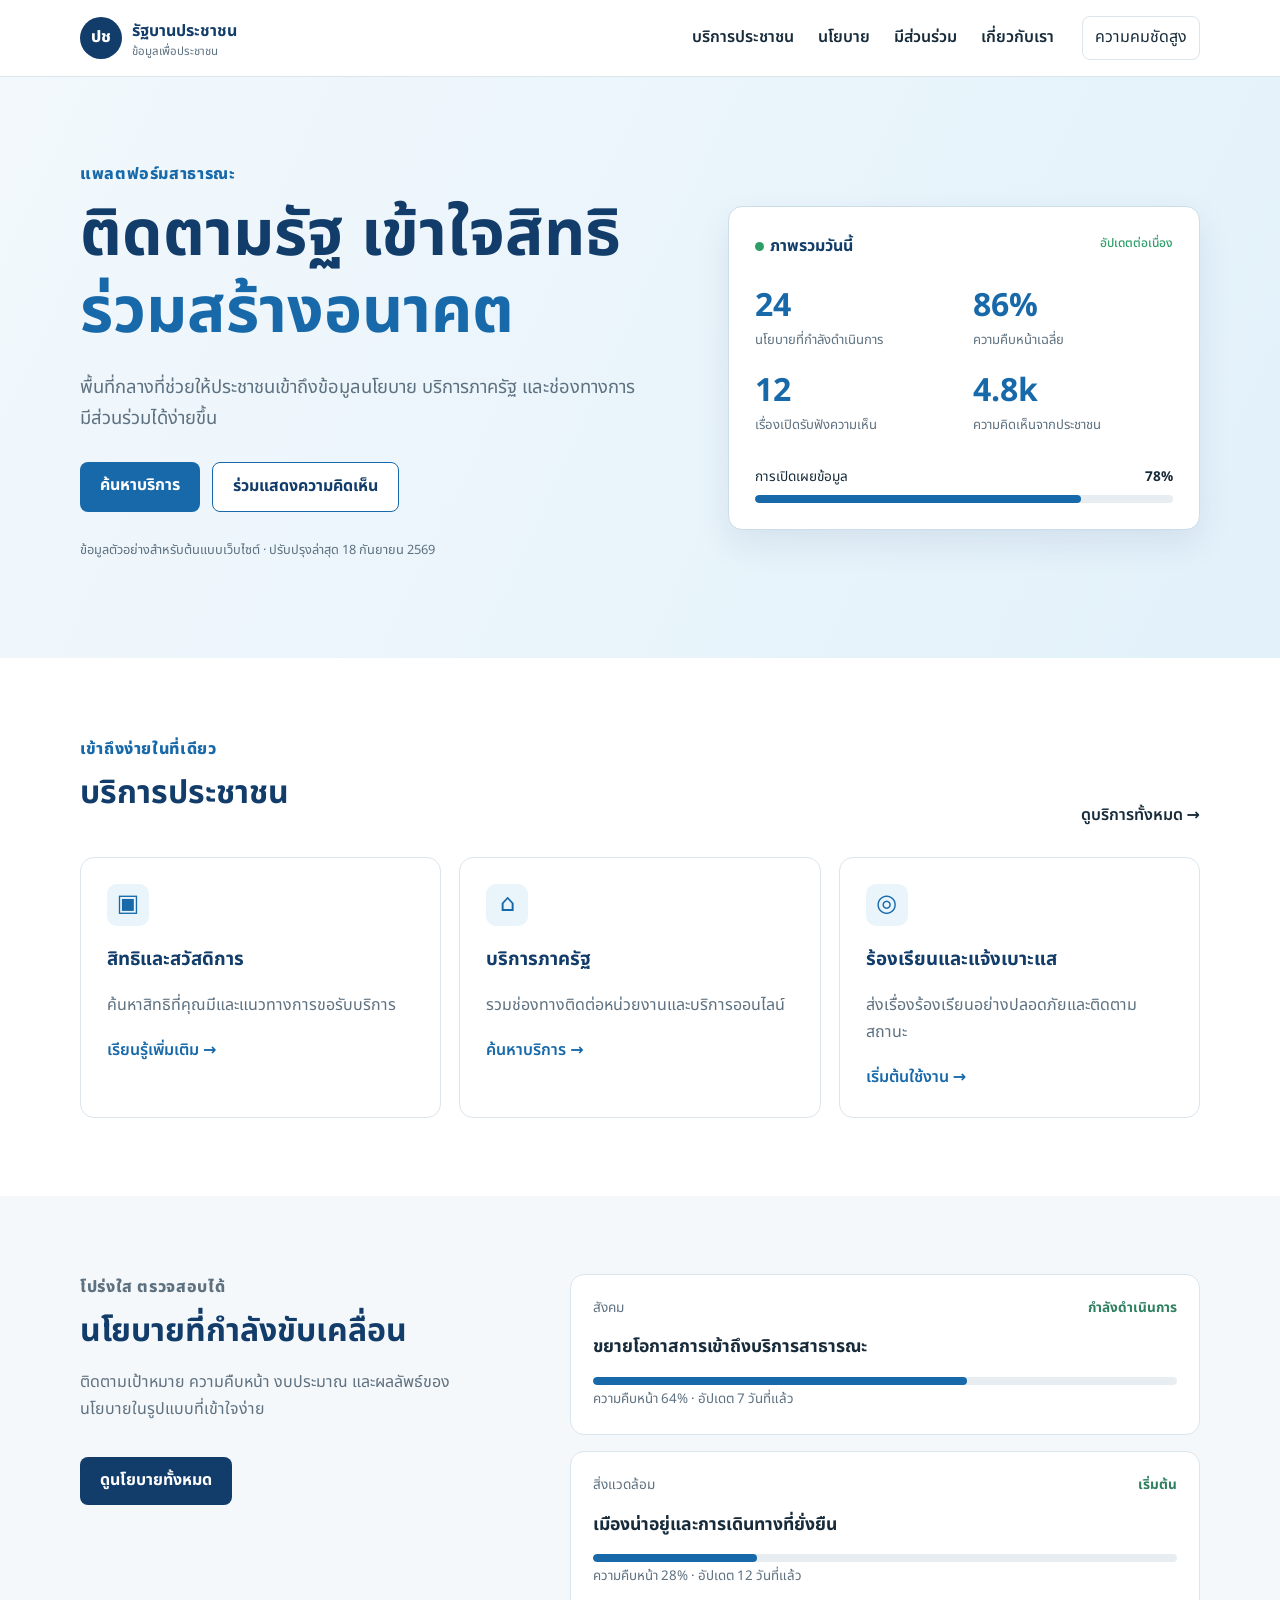
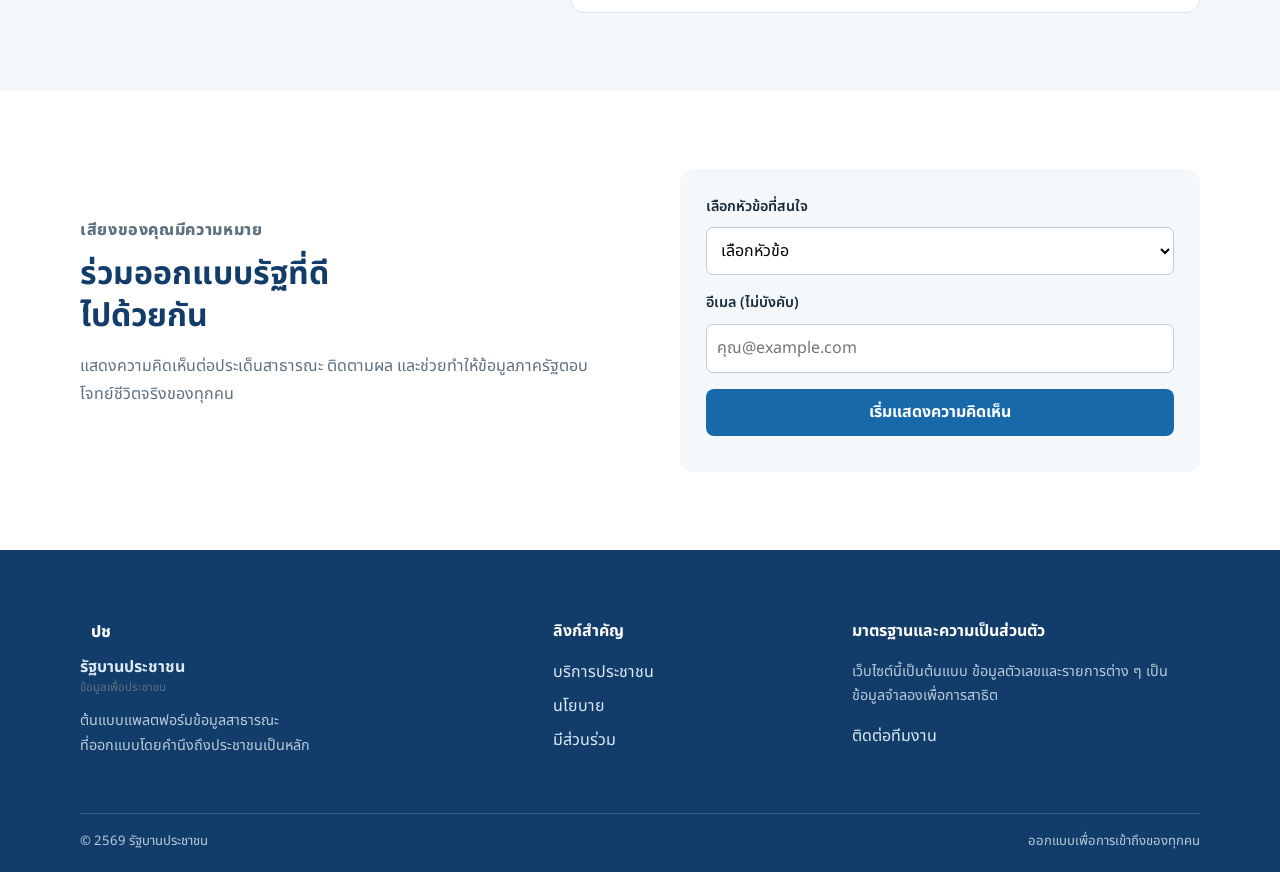
==== index.html @ 4f98b324 "Build an accessible responsive Thai public information portal prototype" ====
<!doctype html>
<html lang="th">
<head>
  <meta charset="utf-8">
  <meta name="viewport" content="width=device-width, initial-scale=1">
  <meta name="description" content="รัฐบานประชาชน พื้นที่ข้อมูลสาธารณะสำหรับติดตามนโยบาย บริการ และการมีส่วนร่วมของประชาชน">
  <meta name="theme-color" content="#123c69">
  <title>รัฐบานประชาชน | ข้อมูลเพื่อประชาชน</title>
  <link rel="preconnect" href="https://fonts.googleapis.com">
  <link rel="preconnect" href="https://fonts.gstatic.com" crossorigin>
  <link href="https://fonts.googleapis.com/css2?family=Noto+Sans+Thai:wght@400;500;600;700;800&display=swap" rel="stylesheet">
  <link rel="stylesheet" href="styles.css">
</head>
<body>
  <a class="skip-link" href="#main-content">ข้ามไปยังเนื้อหาหลัก</a>
  <header class="site-header">
    <div class="container header-inner">
      <a class="brand" href="index.html" aria-label="รัฐบานประชาชน หน้าหลัก">
        <span class="brand-mark" aria-hidden="true">ปช</span>
        <span><strong>รัฐบานประชาชน</strong><small>ข้อมูลเพื่อประชาชน</small></span>
      </a>
      <button class="menu-toggle" type="button" aria-expanded="false" aria-controls="primary-nav">เมนู</button>
      <nav id="primary-nav" class="primary-nav" aria-label="เมนูหลัก">
        <a href="#services">บริการประชาชน</a>
        <a href="#policies">นโยบาย</a>
        <a href="#participate">มีส่วนร่วม</a>
        <a href="#about">เกี่ยวกับเรา</a>
      </nav>
      <button class="contrast-toggle" type="button" aria-pressed="false">ความคมชัดสูง</button>
    </div>
  </header>

  <main id="main-content">
    <section class="hero">
      <div class="container hero-grid">
        <div>
          <p class="eyebrow">แพลตฟอร์มสาธารณะ</p>
          <h1>ติดตามรัฐ เข้าใจสิทธิ<br><span>ร่วมสร้างอนาคต</span></h1>
          <p class="hero-copy">พื้นที่กลางที่ช่วยให้ประชาชนเข้าถึงข้อมูลนโยบาย บริการภาครัฐ และช่องทางการมีส่วนร่วมได้ง่ายขึ้น</p>
          <div class="hero-actions">
            <a class="button button-primary" href="#services">ค้นหาบริการ</a>
            <a class="button button-secondary" href="#participate">ร่วมแสดงความคิดเห็น</a>
          </div>
          <p class="last-updated">ข้อมูลตัวอย่างสำหรับต้นแบบเว็บไซต์ · ปรับปรุงล่าสุด 18 กันยายน 2569</p>
        </div>
        <div class="hero-card" aria-label="ภาพรวมข้อมูลตัวอย่าง">
          <div class="card-heading"><span class="status-dot"></span>ภาพรวมวันนี้ <span class="live-label">อัปเดตต่อเนื่อง</span></div>
          <div class="metric-grid">
            <div><strong>24</strong><span>นโยบายที่กำลังดำเนินการ</span></div>
            <div><strong>86%</strong><span>ความคืบหน้าเฉลี่ย</span></div>
            <div><strong>12</strong><span>เรื่องเปิดรับฟังความเห็น</span></div>
            <div><strong>4.8k</strong><span>ความคิดเห็นจากประชาชน</span></div>
          </div>
          <div class="progress-row"><span>การเปิดเผยข้อมูล</span><strong>78%</strong></div>
          <div class="progress"><span style="width:78%"></span></div>
        </div>
      </div>
    </section>

    <section class="section" id="services">
      <div class="container">
        <div class="section-heading"><div><p class="eyebrow">เข้าถึงง่ายในที่เดียว</p><h2>บริการประชาชน</h2></div><a class="text-link" href="#services">ดูบริการทั้งหมด →</a></div>
        <div class="service-grid">
          <a class="service-card" href="#participate"><span class="icon" aria-hidden="true">▣</span><h3>สิทธิและสวัสดิการ</h3><p>ค้นหาสิทธิที่คุณมีและแนวทางการขอรับบริการ</p><span class="card-link">เรียนรู้เพิ่มเติม →</span></a>
          <a class="service-card" href="#participate"><span class="icon" aria-hidden="true">⌂</span><h3>บริการภาครัฐ</h3><p>รวมช่องทางติดต่อหน่วยงานและบริการออนไลน์</p><span class="card-link">ค้นหาบริการ →</span></a>
          <a class="service-card" href="#participate"><span class="icon" aria-hidden="true">◎</span><h3>ร้องเรียนและแจ้งเบาะแส</h3><p>ส่งเรื่องร้องเรียนอย่างปลอดภัยและติดตามสถานะ</p><span class="card-link">เริ่มต้นใช้งาน →</span></a>
        </div>
      </div>
    </section>

    <section class="section section-muted" id="policies">
      <div class="container two-column">
        <div><p class="eyebrow">โปร่งใส ตรวจสอบได้</p><h2>นโยบายที่กำลังขับเคลื่อน</h2><p>ติดตามเป้าหมาย ความคืบหน้า งบประมาณ และผลลัพธ์ของนโยบายในรูปแบบที่เข้าใจง่าย</p><a class="button button-dark" href="#participate">ดูนโยบายทั้งหมด</a></div>
        <div class="policy-list">
          <article class="policy-item"><div class="policy-top"><span>สังคม</span><strong>กำลังดำเนินการ</strong></div><h3>ขยายโอกาสการเข้าถึงบริการสาธารณะ</h3><div class="progress"><span style="width:64%"></span></div><small>ความคืบหน้า 64% · อัปเดต 7 วันที่แล้ว</small></article>
          <article class="policy-item"><div class="policy-top"><span>สิ่งแวดล้อม</span><strong>เริ่มต้น</strong></div><h3>เมืองน่าอยู่และการเดินทางที่ยั่งยืน</h3><div class="progress"><span style="width:28%"></span></div><small>ความคืบหน้า 28% · อัปเดต 12 วันที่แล้ว</small></article>
        </div>
      </div>
    </section>

    <section class="section" id="participate">
      <div class="container participation">
        <div><p class="eyebrow">เสียงของคุณมีความหมาย</p><h2>ร่วมออกแบบรัฐที่ดี<br>ไปด้วยกัน</h2><p>แสดงความคิดเห็นต่อประเด็นสาธารณะ ติดตามผล และช่วยทำให้ข้อมูลภาครัฐตอบโจทย์ชีวิตจริงของทุกคน</p></div>
        <form class="feedback-form" id="feedback-form"><label for="topic">เลือกหัวข้อที่สนใจ</label><select id="topic" required><option value="">เลือกหัวข้อ</option><option>บริการสาธารณะ</option><option>สิ่งแวดล้อม</option><option>เศรษฐกิจและอาชีพ</option><option>สวัสดิการสังคม</option></select><label for="email">อีเมล (ไม่บังคับ)</label><input id="email" type="email" placeholder="คุณ@example.com"><button class="button button-primary" type="submit">เริ่มแสดงความคิดเห็น</button><p class="form-note" id="form-message" role="status"></p></form>
      </div>
    </section>
  </main>

  <footer class="site-footer" id="about"><div class="container footer-grid"><div><a class="brand footer-brand" href="index.html"><span class="brand-mark" aria-hidden="true">ปช</span><span><strong>รัฐบานประชาชน</strong><small>ข้อมูลเพื่อประชาชน</small></span></a><p>ต้นแบบแพลตฟอร์มข้อมูลสาธารณะ<br>ที่ออกแบบโดยคำนึงถึงประชาชนเป็นหลัก</p></div><div><h2>ลิงก์สำคัญ</h2><a href="#services">บริการประชาชน</a><a href="#policies">นโยบาย</a><a href="#participate">มีส่วนร่วม</a></div><div><h2>มาตรฐานและความเป็นส่วนตัว</h2><p>เว็บไซต์นี้เป็นต้นแบบ ข้อมูลตัวเลขและรายการต่าง ๆ เป็นข้อมูลจำลองเพื่อการสาธิต</p><a href="mailto:contact@example.com">ติดต่อทีมงาน</a></div></div><div class="container footer-bottom"><span>© 2569 รัฐบานประชาชน</span><span>ออกแบบเพื่อการเข้าถึงของทุกคน</span></div></footer>
  <script src="app.js"></script>
</body>
</html>
---- styles.css ----
:root{--navy:#123c69;--blue:#1769aa;--sky:#eaf4fb;--ink:#172b3a;--muted:#5e7180;--line:#dbe5ec;--white:#fff;--accent:#f2b544;--radius:14px}*{box-sizing:border-box}html{scroll-behavior:smooth}body{margin:0;color:var(--ink);font-family:'Noto Sans Thai',system-ui,sans-serif;line-height:1.7;background:var(--white)}a{color:inherit}.container{width:min(1120px,calc(100% - 40px));margin:auto}.skip-link{position:absolute;left:-9999px;top:8px;background:#fff;padding:8px 16px;z-index:5}.skip-link:focus{left:8px}.site-header{background:var(--white);border-bottom:1px solid var(--line);position:sticky;top:0;z-index:4}.header-inner{display:flex;align-items:center;gap:28px;min-height:76px}.brand{display:flex;align-items:center;gap:10px;text-decoration:none;color:var(--navy);margin-right:auto}.brand small{display:block;font-size:.72rem;color:var(--muted);line-height:1.2}.brand-mark{display:grid;place-items:center;width:42px;height:42px;border-radius:50%;background:var(--navy);color:#fff;font-weight:800}.primary-nav{display:flex;gap:24px}.primary-nav a,.text-link,.card-link{font-weight:600;text-decoration:none}.primary-nav a:hover,.text-link:hover,.card-link:hover{color:var(--blue)}button,.button{font:inherit;cursor:pointer}.contrast-toggle,.menu-toggle{border:1px solid var(--line);background:#fff;border-radius:8px;padding:7px 12px;color:var(--ink)}.menu-toggle{display:none}.hero{background:linear-gradient(115deg,#f2f8fc 0%,#e2f1fa 100%);padding:84px 0}.hero-grid{display:grid;grid-template-columns:1.1fr .9fr;gap:70px;align-items:center}.eyebrow{color:var(--blue);font-weight:800;letter-spacing:.04em;margin:0 0 10px}.hero h1{font-size:clamp(2.2rem,5vw,4rem);line-height:1.2;margin:0 0 20px;color:var(--navy)}.hero h1 span{color:var(--blue)}.hero-copy{font-size:1.15rem;max-width:560px;color:var(--muted)}.hero-actions{display:flex;flex-wrap:wrap;gap:12px;margin:28px 0}.button{display:inline-block;border:0;border-radius:8px;padding:10px 20px;text-decoration:none;font-weight:700}.button-primary{background:var(--blue);color:#fff}.button-primary:hover{background:var(--navy)}.button-secondary{background:#fff;color:var(--navy);border:1px solid var(--blue)}.button-dark{background:var(--navy);color:#fff;margin-top:18px}.last-updated{font-size:.8rem;color:var(--muted)}.hero-card{background:#fff;border:1px solid #cbdde9;border-radius:var(--radius);padding:26px;box-shadow:0 14px 35px #123c6917}.card-heading{font-weight:700;color:var(--navy)}.status-dot{display:inline-block;width:9px;height:9px;border-radius:50%;background:#2e9d68;margin-right:6px}.live-label{float:right;font-size:.75rem;color:#2e9d68;font-weight:500}.metric-grid{display:grid;grid-template-columns:1fr 1fr;gap:24px 18px;margin:30px 0}.metric-grid strong{display:block;font-size:2rem;line-height:1;color:var(--blue)}.metric-grid span{display:block;font-size:.82rem;color:var(--muted);margin-top:7px}.progress-row{display:flex;justify-content:space-between;font-size:.85rem;margin-bottom:5px}.progress{height:8px;background:#e7edf1;border-radius:20px;overflow:hidden}.progress span{display:block;height:100%;border-radius:20px;background:var(--blue)}.section{padding:78px 0}.section-muted{background:#f5f8fa}.section-heading{display:flex;justify-content:space-between;align-items:end;margin-bottom:28px}.section h2{font-size:2rem;line-height:1.3;margin:0 0 14px;color:var(--navy)}.service-grid{display:grid;grid-template-columns:repeat(3,1fr);gap:18px}.service-card{border:1px solid var(--line);border-radius:var(--radius);padding:26px;text-decoration:none;transition:.2s}.service-card:hover{transform:translateY(-3px);box-shadow:0 8px 20px #123c6914}.icon{display:grid;place-items:center;width:42px;height:42px;border-radius:10px;background:var(--sky);color:var(--blue);font-size:1.5rem}.service-card h3{margin:18px 0 6px;color:var(--navy)}.service-card p,.two-column>div>p,.participation p{color:var(--muted)}.card-link{display:block;color:var(--blue);margin-top:18px}.two-column{display:grid;grid-template-columns:.8fr 1.2fr;gap:70px;align-items:start}.policy-list{display:grid;gap:16px}.policy-item{background:#fff;border:1px solid var(--line);border-radius:var(--radius);padding:22px}.policy-top{display:flex;justify-content:space-between;color:var(--muted);font-size:.85rem}.policy-top strong{color:#2e8061}.policy-item h3{font-size:1.1rem;margin:12px 0 15px}.policy-item small{color:var(--muted)}.participation{display:grid;grid-template-columns:1fr 1fr;gap:80px;align-items:center}.feedback-form{display:grid;gap:8px;background:#f5f8fa;border-radius:var(--radius);padding:26px}.feedback-form label{font-weight:600;font-size:.9rem}.feedback-form select,.feedback-form input{font:inherit;padding:10px;border:1px solid #bfcdd6;border-radius:7px;background:#fff;margin-bottom:8px}.form-note{margin:2px 0 0;font-size:.85rem;color:#2e8061!important}.site-footer{background:var(--navy);color:#dbeaf4;padding:55px 0 20px}.footer-grid{display:grid;grid-template-columns:1.2fr .7fr 1fr;gap:55px}.footer-brand{color:#fff}.site-footer h2{font-size:1rem;color:#fff}.site-footer a{display:block;color:#dbeaf4;text-decoration:none;margin:7px 0}.site-footer a:hover{text-decoration:underline}.site-footer p{color:#b9ccda;font-size:.9rem}.footer-bottom{display:flex;justify-content:space-between;border-top:1px solid #ffffff2b;margin-top:40px;padding-top:16px;color:#b9ccda;font-size:.82rem}.high-contrast{--navy:#000;--blue:#003cff;--ink:#000;--muted:#222;--line:#000}.high-contrast .hero,.high-contrast .section-muted{background:#fff}.high-contrast .service-card,.high-contrast .hero-card,.high-contrast .policy-item{border:2px solid #000}@media(max-width:800px){.header-inner{flex-wrap:wrap;padding:12px 0}.menu-toggle{display:block}.contrast-toggle{margin-left:auto}.primary-nav{display:none;order:4;width:100%;flex-direction:column;gap:4px;padding:10px 0}.primary-nav.open{display:flex}.primary-nav a{padding:5px}.hero{padding:55px 0}.hero-grid,.two-column,.participation{grid-template-columns:1fr;gap:35px}.service-grid{grid-template-columns:1fr}.section{padding:55px 0}.footer-grid{grid-template-columns:1fr 1fr;gap:30px}.footer-grid>div:first-child{grid-column:1/-1}}@media(max-width:500px){.container{width:min(100% - 28px,1120px)}.contrast-toggle{font-size:.8rem}.section-heading{display:block}.section-heading .text-link{display:inline-block;margin-top:10px}.footer-grid{grid-template-columns:1fr}.footer-grid>div:first-child{grid-column:auto}.footer-bottom{display:block}.footer-bottom span{display:block;margin-top:5px}}
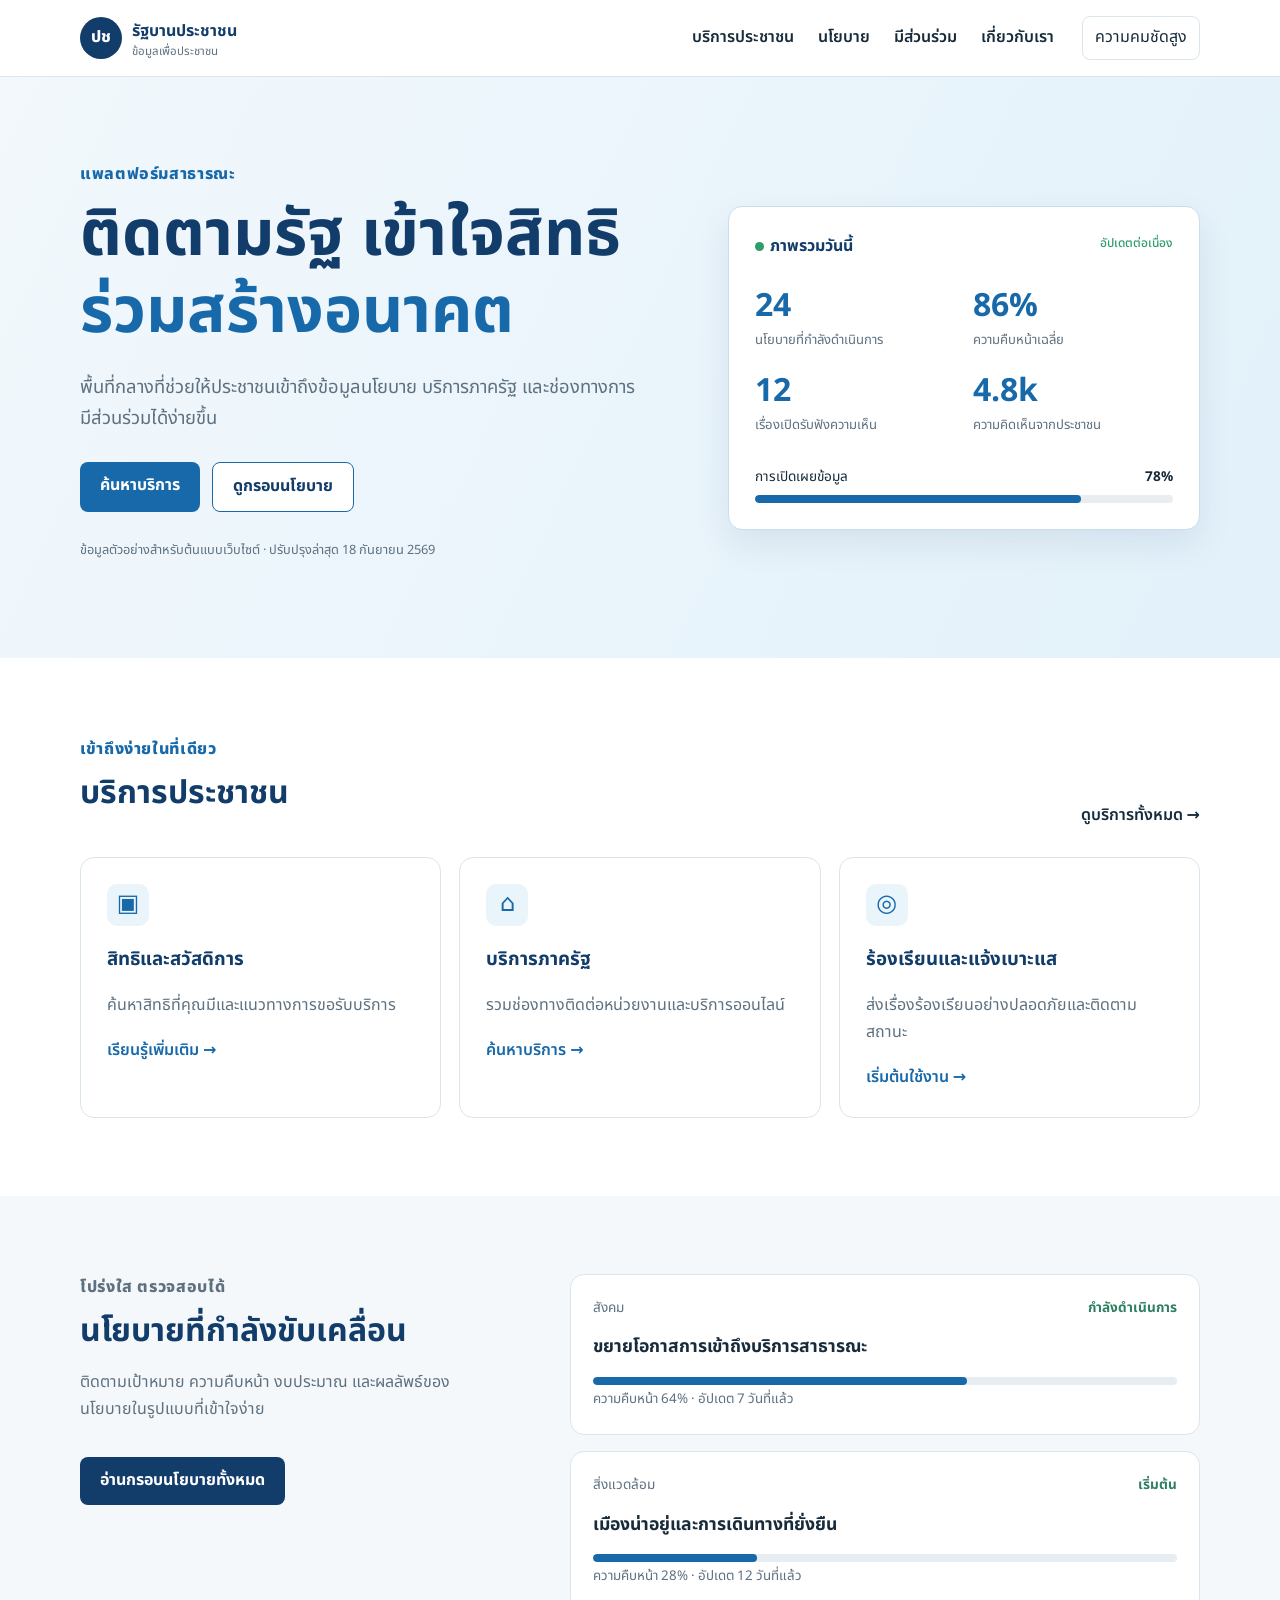
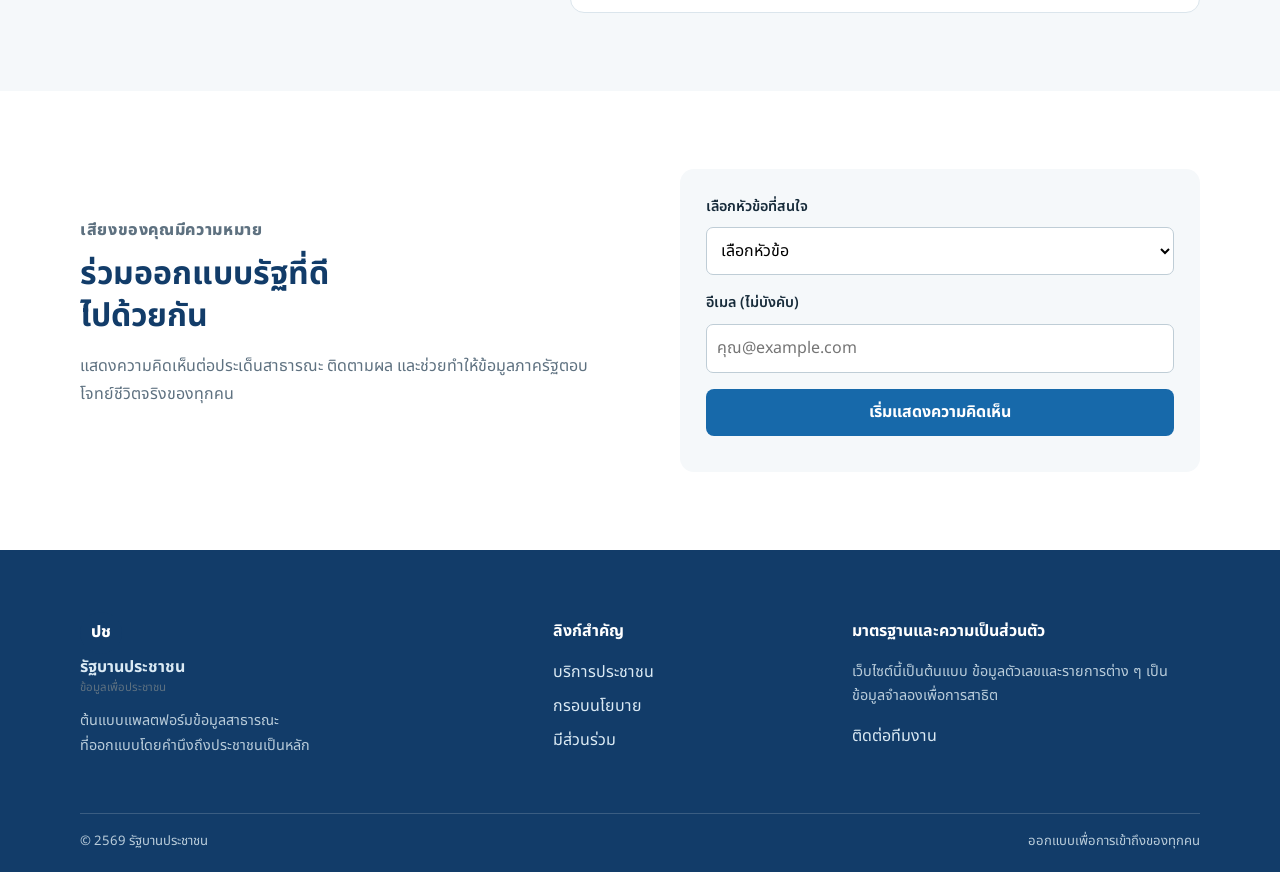
==== commit 2612cc15: "Add an equitable society and ethical public administration policy framework" ====
--- a/index.html
+++ b/index.html
@@ -15,78 +15,19 @@
   <a class="skip-link" href="#main-content">ข้ามไปยังเนื้อหาหลัก</a>
   <header class="site-header">
     <div class="container header-inner">
-      <a class="brand" href="index.html" aria-label="รัฐบานประชาชน หน้าหลัก">
-        <span class="brand-mark" aria-hidden="true">ปช</span>
-        <span><strong>รัฐบานประชาชน</strong><small>ข้อมูลเพื่อประชาชน</small></span>
-      </a>
+      <a class="brand" href="index.html" aria-label="รัฐบานประชาชน หน้าหลัก"><span class="brand-mark" aria-hidden="true">ปช</span><span><strong>รัฐบานประชาชน</strong><small>ข้อมูลเพื่อประชาชน</small></span></a>
       <button class="menu-toggle" type="button" aria-expanded="false" aria-controls="primary-nav">เมนู</button>
-      <nav id="primary-nav" class="primary-nav" aria-label="เมนูหลัก">
-        <a href="#services">บริการประชาชน</a>
-        <a href="#policies">นโยบาย</a>
-        <a href="#participate">มีส่วนร่วม</a>
-        <a href="#about">เกี่ยวกับเรา</a>
-      </nav>
+      <nav id="primary-nav" class="primary-nav" aria-label="เมนูหลัก"><a href="#services">บริการประชาชน</a><a href="#policies">นโยบาย</a><a href="#participate">มีส่วนร่วม</a><a href="#about">เกี่ยวกับเรา</a></nav>
       <button class="contrast-toggle" type="button" aria-pressed="false">ความคมชัดสูง</button>
     </div>
   </header>
-
   <main id="main-content">
-    <section class="hero">
-      <div class="container hero-grid">
-        <div>
-          <p class="eyebrow">แพลตฟอร์มสาธารณะ</p>
-          <h1>ติดตามรัฐ เข้าใจสิทธิ<br><span>ร่วมสร้างอนาคต</span></h1>
-          <p class="hero-copy">พื้นที่กลางที่ช่วยให้ประชาชนเข้าถึงข้อมูลนโยบาย บริการภาครัฐ และช่องทางการมีส่วนร่วมได้ง่ายขึ้น</p>
-          <div class="hero-actions">
-            <a class="button button-primary" href="#services">ค้นหาบริการ</a>
-            <a class="button button-secondary" href="#participate">ร่วมแสดงความคิดเห็น</a>
-          </div>
-          <p class="last-updated">ข้อมูลตัวอย่างสำหรับต้นแบบเว็บไซต์ · ปรับปรุงล่าสุด 18 กันยายน 2569</p>
-        </div>
-        <div class="hero-card" aria-label="ภาพรวมข้อมูลตัวอย่าง">
-          <div class="card-heading"><span class="status-dot"></span>ภาพรวมวันนี้ <span class="live-label">อัปเดตต่อเนื่อง</span></div>
-          <div class="metric-grid">
-            <div><strong>24</strong><span>นโยบายที่กำลังดำเนินการ</span></div>
-            <div><strong>86%</strong><span>ความคืบหน้าเฉลี่ย</span></div>
-            <div><strong>12</strong><span>เรื่องเปิดรับฟังความเห็น</span></div>
-            <div><strong>4.8k</strong><span>ความคิดเห็นจากประชาชน</span></div>
-          </div>
-          <div class="progress-row"><span>การเปิดเผยข้อมูล</span><strong>78%</strong></div>
-          <div class="progress"><span style="width:78%"></span></div>
-        </div>
-      </div>
-    </section>
-
-    <section class="section" id="services">
-      <div class="container">
-        <div class="section-heading"><div><p class="eyebrow">เข้าถึงง่ายในที่เดียว</p><h2>บริการประชาชน</h2></div><a class="text-link" href="#services">ดูบริการทั้งหมด →</a></div>
-        <div class="service-grid">
-          <a class="service-card" href="#participate"><span class="icon" aria-hidden="true">▣</span><h3>สิทธิและสวัสดิการ</h3><p>ค้นหาสิทธิที่คุณมีและแนวทางการขอรับบริการ</p><span class="card-link">เรียนรู้เพิ่มเติม →</span></a>
-          <a class="service-card" href="#participate"><span class="icon" aria-hidden="true">⌂</span><h3>บริการภาครัฐ</h3><p>รวมช่องทางติดต่อหน่วยงานและบริการออนไลน์</p><span class="card-link">ค้นหาบริการ →</span></a>
-          <a class="service-card" href="#participate"><span class="icon" aria-hidden="true">◎</span><h3>ร้องเรียนและแจ้งเบาะแส</h3><p>ส่งเรื่องร้องเรียนอย่างปลอดภัยและติดตามสถานะ</p><span class="card-link">เริ่มต้นใช้งาน →</span></a>
-        </div>
-      </div>
-    </section>
-
-    <section class="section section-muted" id="policies">
-      <div class="container two-column">
-        <div><p class="eyebrow">โปร่งใส ตรวจสอบได้</p><h2>นโยบายที่กำลังขับเคลื่อน</h2><p>ติดตามเป้าหมาย ความคืบหน้า งบประมาณ และผลลัพธ์ของนโยบายในรูปแบบที่เข้าใจง่าย</p><a class="button button-dark" href="#participate">ดูนโยบายทั้งหมด</a></div>
-        <div class="policy-list">
-          <article class="policy-item"><div class="policy-top"><span>สังคม</span><strong>กำลังดำเนินการ</strong></div><h3>ขยายโอกาสการเข้าถึงบริการสาธารณะ</h3><div class="progress"><span style="width:64%"></span></div><small>ความคืบหน้า 64% · อัปเดต 7 วันที่แล้ว</small></article>
-          <article class="policy-item"><div class="policy-top"><span>สิ่งแวดล้อม</span><strong>เริ่มต้น</strong></div><h3>เมืองน่าอยู่และการเดินทางที่ยั่งยืน</h3><div class="progress"><span style="width:28%"></span></div><small>ความคืบหน้า 28% · อัปเดต 12 วันที่แล้ว</small></article>
-        </div>
-      </div>
-    </section>
-
-    <section class="section" id="participate">
-      <div class="container participation">
-        <div><p class="eyebrow">เสียงของคุณมีความหมาย</p><h2>ร่วมออกแบบรัฐที่ดี<br>ไปด้วยกัน</h2><p>แสดงความคิดเห็นต่อประเด็นสาธารณะ ติดตามผล และช่วยทำให้ข้อมูลภาครัฐตอบโจทย์ชีวิตจริงของทุกคน</p></div>
-        <form class="feedback-form" id="feedback-form"><label for="topic">เลือกหัวข้อที่สนใจ</label><select id="topic" required><option value="">เลือกหัวข้อ</option><option>บริการสาธารณะ</option><option>สิ่งแวดล้อม</option><option>เศรษฐกิจและอาชีพ</option><option>สวัสดิการสังคม</option></select><label for="email">อีเมล (ไม่บังคับ)</label><input id="email" type="email" placeholder="คุณ@example.com"><button class="button button-primary" type="submit">เริ่มแสดงความคิดเห็น</button><p class="form-note" id="form-message" role="status"></p></form>
-      </div>
-    </section>
+    <section class="hero"><div class="container hero-grid"><div><p class="eyebrow">แพลตฟอร์มสาธารณะ</p><h1>ติดตามรัฐ เข้าใจสิทธิ<br><span>ร่วมสร้างอนาคต</span></h1><p class="hero-copy">พื้นที่กลางที่ช่วยให้ประชาชนเข้าถึงข้อมูลนโยบาย บริการภาครัฐ และช่องทางการมีส่วนร่วมได้ง่ายขึ้น</p><div class="hero-actions"><a class="button button-primary" href="#services">ค้นหาบริการ</a><a class="button button-secondary" href="policies.html">ดูกรอบนโยบาย</a></div><p class="last-updated">ข้อมูลตัวอย่างสำหรับต้นแบบเว็บไซต์ · ปรับปรุงล่าสุด 18 กันยายน 2569</p></div><div class="hero-card" aria-label="ภาพรวมข้อมูลตัวอย่าง"><div class="card-heading"><span class="status-dot"></span>ภาพรวมวันนี้ <span class="live-label">อัปเดตต่อเนื่อง</span></div><div class="metric-grid"><div><strong>24</strong><span>นโยบายที่กำลังดำเนินการ</span></div><div><strong>86%</strong><span>ความคืบหน้าเฉลี่ย</span></div><div><strong>12</strong><span>เรื่องเปิดรับฟังความเห็น</span></div><div><strong>4.8k</strong><span>ความคิดเห็นจากประชาชน</span></div></div><div class="progress-row"><span>การเปิดเผยข้อมูล</span><strong>78%</strong></div><div class="progress"><span style="width:78%"></span></div></div></div></section>
+    <section class="section" id="services"><div class="container"><div class="section-heading"><div><p class="eyebrow">เข้าถึงง่ายในที่เดียว</p><h2>บริการประชาชน</h2></div><a class="text-link" href="#services">ดูบริการทั้งหมด →</a></div><div class="service-grid"><a class="service-card" href="#participate"><span class="icon" aria-hidden="true">▣</span><h3>สิทธิและสวัสดิการ</h3><p>ค้นหาสิทธิที่คุณมีและแนวทางการขอรับบริการ</p><span class="card-link">เรียนรู้เพิ่มเติม →</span></a><a class="service-card" href="#participate"><span class="icon" aria-hidden="true">⌂</span><h3>บริการภาครัฐ</h3><p>รวมช่องทางติดต่อหน่วยงานและบริการออนไลน์</p><span class="card-link">ค้นหาบริการ →</span></a><a class="service-card" href="#participate"><span class="icon" aria-hidden="true">◎</span><h3>ร้องเรียนและแจ้งเบาะแส</h3><p>ส่งเรื่องร้องเรียนอย่างปลอดภัยและติดตามสถานะ</p><span class="card-link">เริ่มต้นใช้งาน →</span></a></div></div></section>
+    <section class="section section-muted" id="policies"><div class="container two-column"><div><p class="eyebrow">โปร่งใส ตรวจสอบได้</p><h2>นโยบายที่กำลังขับเคลื่อน</h2><p>ติดตามเป้าหมาย ความคืบหน้า งบประมาณ และผลลัพธ์ของนโยบายในรูปแบบที่เข้าใจง่าย</p><a class="button button-dark" href="policies.html">อ่านกรอบนโยบายทั้งหมด</a></div><div class="policy-list"><article class="policy-item"><div class="policy-top"><span>สังคม</span><strong>กำลังดำเนินการ</strong></div><h3>ขยายโอกาสการเข้าถึงบริการสาธารณะ</h3><div class="progress"><span style="width:64%"></span></div><small>ความคืบหน้า 64% · อัปเดต 7 วันที่แล้ว</small></article><article class="policy-item"><div class="policy-top"><span>สิ่งแวดล้อม</span><strong>เริ่มต้น</strong></div><h3>เมืองน่าอยู่และการเดินทางที่ยั่งยืน</h3><div class="progress"><span style="width:28%"></span></div><small>ความคืบหน้า 28% · อัปเดต 12 วันที่แล้ว</small></article></div></div></section>
+    <section class="section" id="participate"><div class="container participation"><div><p class="eyebrow">เสียงของคุณมีความหมาย</p><h2>ร่วมออกแบบรัฐที่ดี<br>ไปด้วยกัน</h2><p>แสดงความคิดเห็นต่อประเด็นสาธารณะ ติดตามผล และช่วยทำให้ข้อมูลภาครัฐตอบโจทย์ชีวิตจริงของทุกคน</p></div><form class="feedback-form" id="feedback-form"><label for="topic">เลือกหัวข้อที่สนใจ</label><select id="topic" required><option value="">เลือกหัวข้อ</option><option>บริการสาธารณะ</option><option>สิ่งแวดล้อม</option><option>เศรษฐกิจและอาชีพ</option><option>สวัสดิการสังคม</option></select><label for="email">อีเมล (ไม่บังคับ)</label><input id="email" type="email" placeholder="คุณ@example.com"><button class="button button-primary" type="submit">เริ่มแสดงความคิดเห็น</button><p class="form-note" id="form-message" role="status"></p></form></div></section>
   </main>
-
-  <footer class="site-footer" id="about"><div class="container footer-grid"><div><a class="brand footer-brand" href="index.html"><span class="brand-mark" aria-hidden="true">ปช</span><span><strong>รัฐบานประชาชน</strong><small>ข้อมูลเพื่อประชาชน</small></span></a><p>ต้นแบบแพลตฟอร์มข้อมูลสาธารณะ<br>ที่ออกแบบโดยคำนึงถึงประชาชนเป็นหลัก</p></div><div><h2>ลิงก์สำคัญ</h2><a href="#services">บริการประชาชน</a><a href="#policies">นโยบาย</a><a href="#participate">มีส่วนร่วม</a></div><div><h2>มาตรฐานและความเป็นส่วนตัว</h2><p>เว็บไซต์นี้เป็นต้นแบบ ข้อมูลตัวเลขและรายการต่าง ๆ เป็นข้อมูลจำลองเพื่อการสาธิต</p><a href="mailto:contact@example.com">ติดต่อทีมงาน</a></div></div><div class="container footer-bottom"><span>© 2569 รัฐบานประชาชน</span><span>ออกแบบเพื่อการเข้าถึงของทุกคน</span></div></footer>
+  <footer class="site-footer" id="about"><div class="container footer-grid"><div><a class="brand footer-brand" href="index.html"><span class="brand-mark" aria-hidden="true">ปช</span><span><strong>รัฐบานประชาชน</strong><small>ข้อมูลเพื่อประชาชน</small></span></a><p>ต้นแบบแพลตฟอร์มข้อมูลสาธารณะ<br>ที่ออกแบบโดยคำนึงถึงประชาชนเป็นหลัก</p></div><div><h2>ลิงก์สำคัญ</h2><a href="#services">บริการประชาชน</a><a href="policies.html">กรอบนโยบาย</a><a href="#participate">มีส่วนร่วม</a></div><div><h2>มาตรฐานและความเป็นส่วนตัว</h2><p>เว็บไซต์นี้เป็นต้นแบบ ข้อมูลตัวเลขและรายการต่าง ๆ เป็นข้อมูลจำลองเพื่อการสาธิต</p><a href="mailto:contact@example.com">ติดต่อทีมงาน</a></div></div><div class="container footer-bottom"><span>© 2569 รัฐบานประชาชน</span><span>ออกแบบเพื่อการเข้าถึงของทุกคน</span></div></footer>
   <script src="app.js"></script>
 </body>
 </html>
